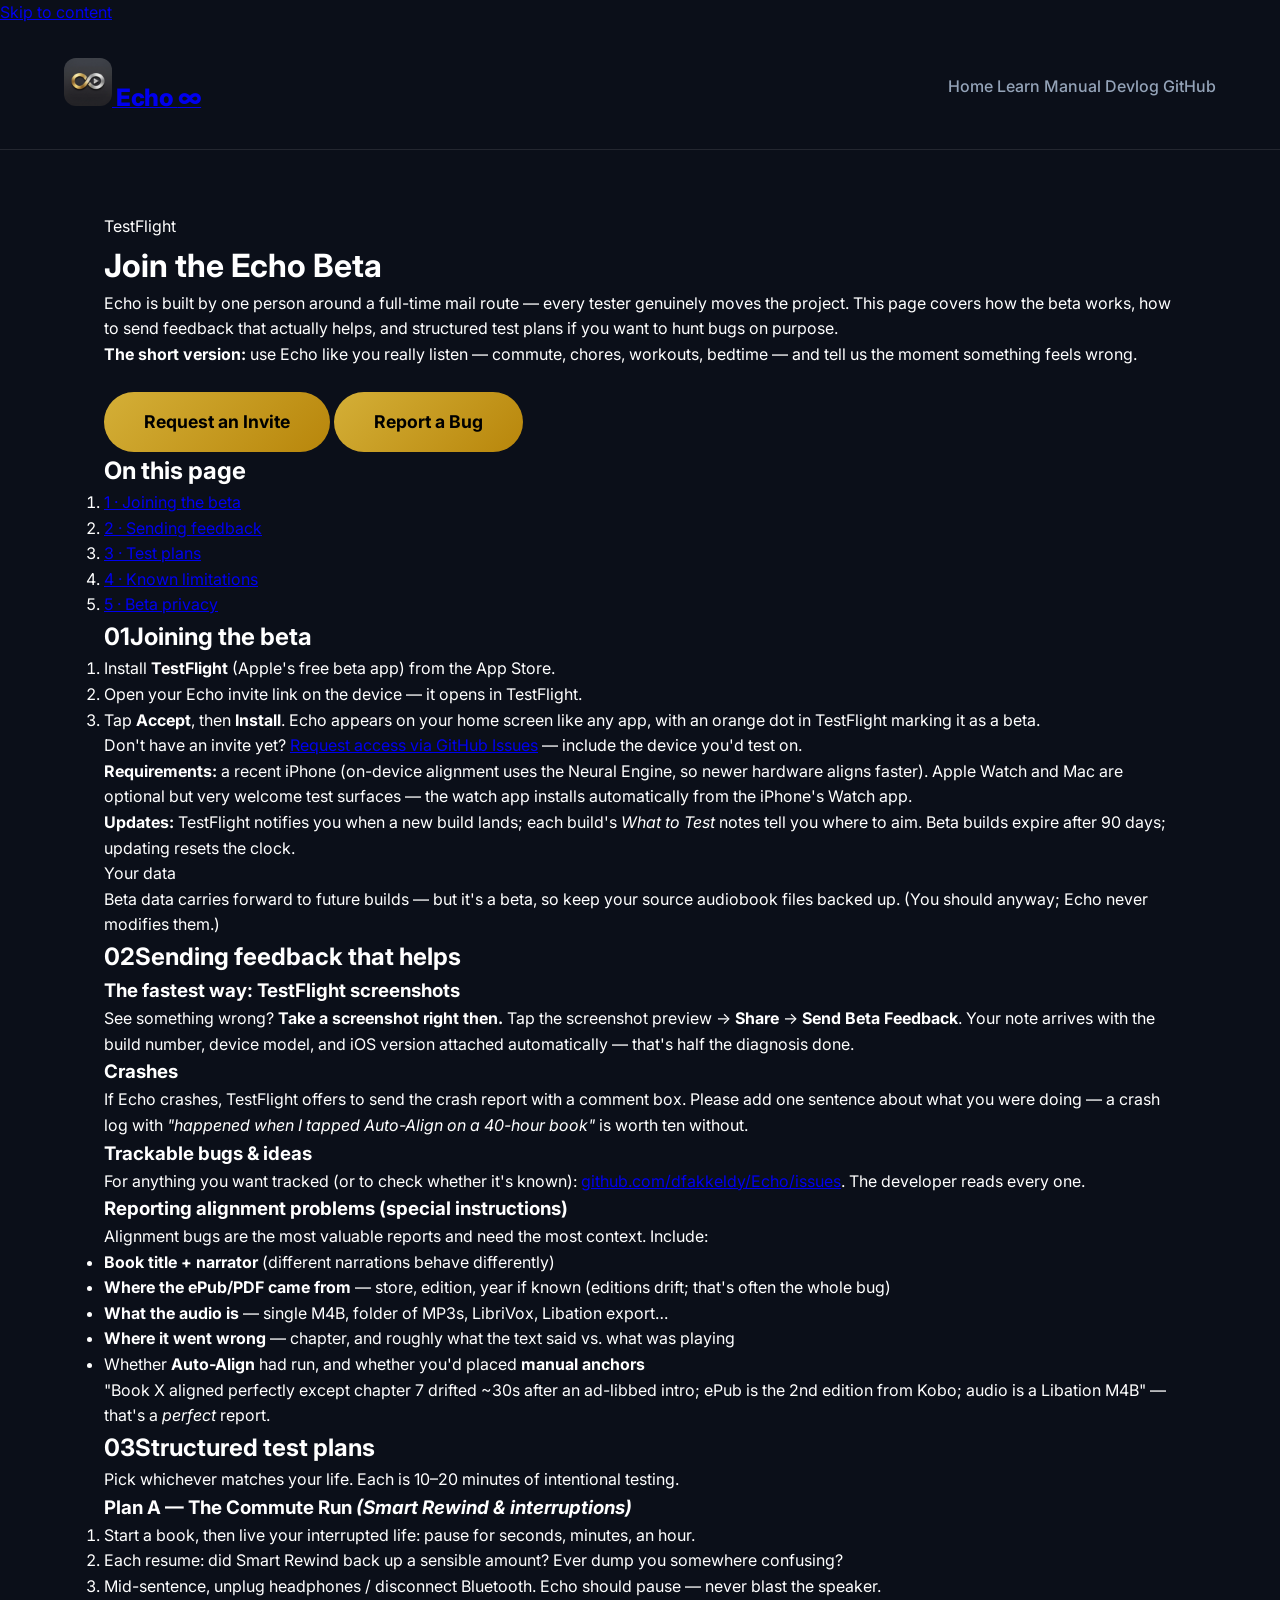
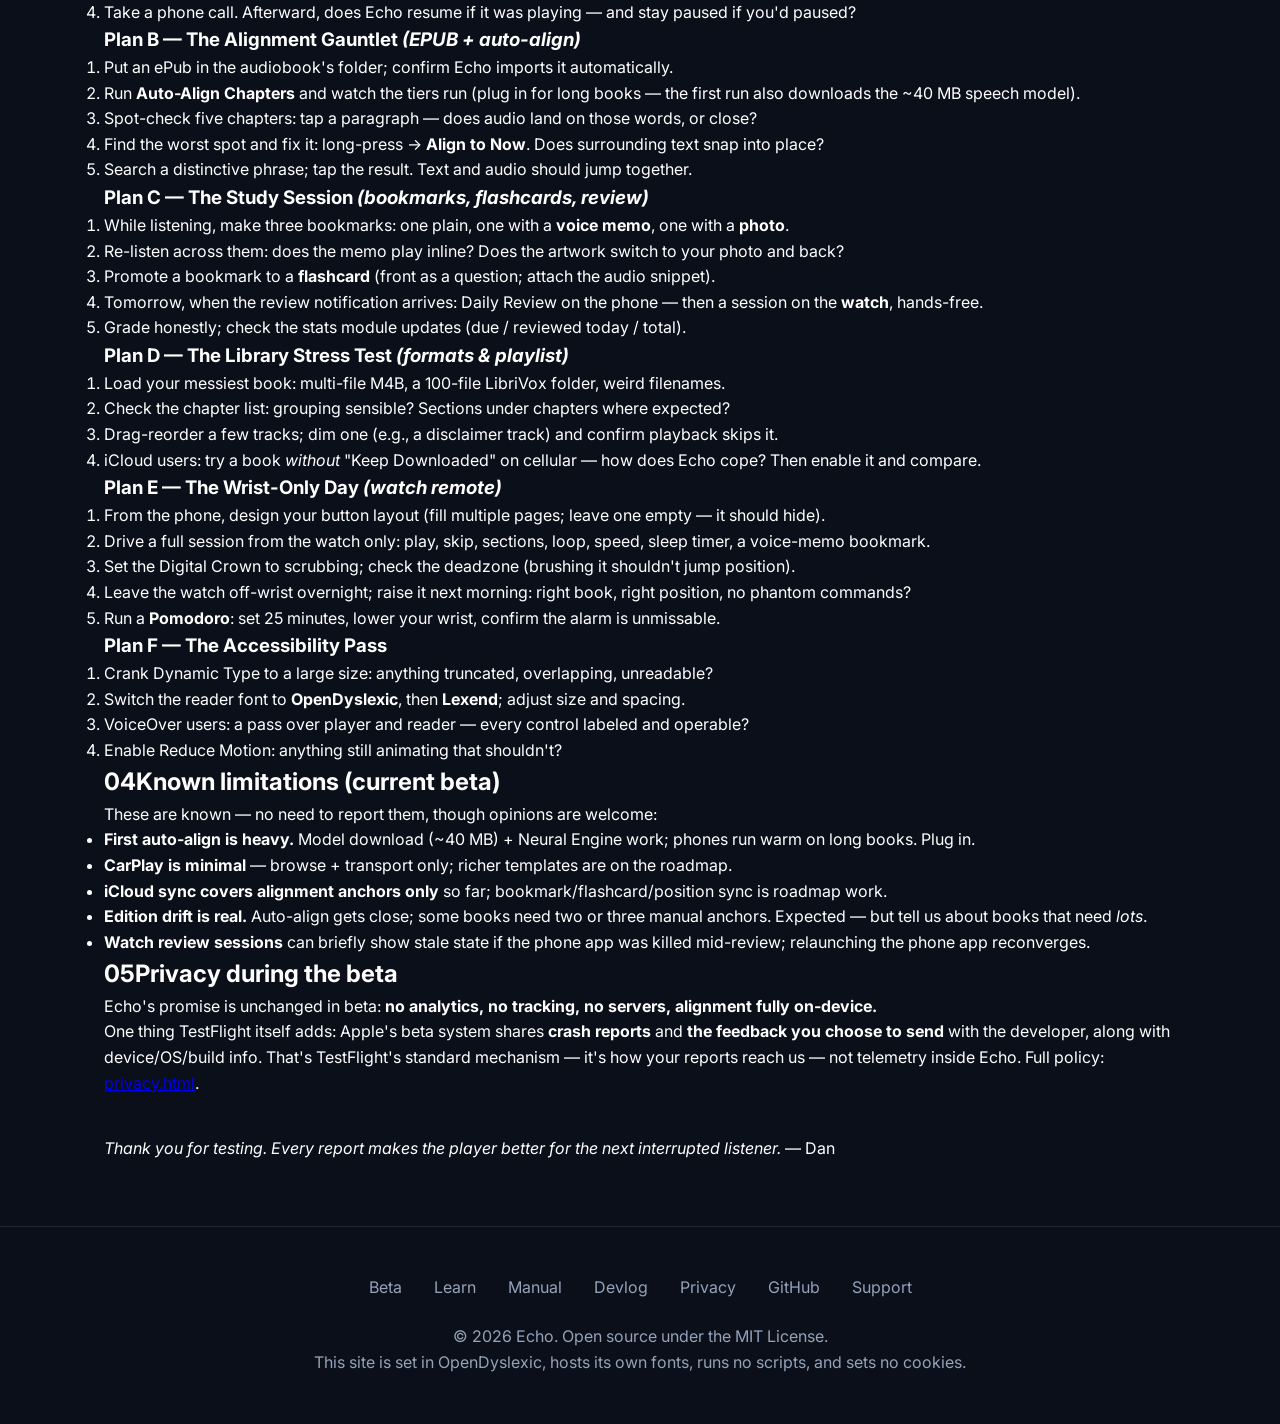
==== docs/beta.html @ 7611b3e0 "docs(testflight): add beta funnel page, tester guide, and version-controlled TestFlight copy - docs/" ====
<!DOCTYPE html>
<html lang="en">
<head>
    <meta charset="UTF-8">
    <meta name="viewport" content="width=device-width, initial-scale=1.0">
    <title>Join the Echo Beta — TestFlight Tester Guide</title>
    <meta name="description" content="How to join the Echo beta on TestFlight, send feedback that helps, and run structured test plans — plus known limitations and beta privacy notes.">
    <meta property="og:title" content="Join the Echo Beta">
    <meta property="og:description" content="Test the audiobook player that helps you remember — and help shape it. TestFlight guide, test plans, and feedback how-to.">
    <meta property="og:image" content="https://dfakkeldy.github.io/Echo/assets/icon.png">
    <meta property="og:url" content="https://dfakkeldy.github.io/Echo/beta.html">
    <meta property="og:type" content="article">
    <link rel="stylesheet" href="styles.css">
    <link rel="icon" type="image/png" href="assets/icon.png">
</head>
<body>
    <a class="skip-link" href="#main">Skip to content</a>

    <header class="site-header">
        <div class="logo-container">
            <a href="index.html">
                <img src="assets/icon.png" alt="Echo app icon — an infinity symbol in silver and gold">
                <span class="logo-text">Echo <span class="infinity">∞</span></span>
            </a>
        </div>
        <nav class="site-nav" aria-label="Main">
            <a href="index.html">Home</a>
            <a href="learn.html">Learn</a>
            <a href="manual.html">Manual</a>
            <a href="devlog.html">Devlog</a>
            <a class="nav-cta" href="https://github.com/dfakkeldy/Echo" target="_blank" rel="noopener noreferrer">GitHub</a>
        </nav>
    </header>

    <main id="main">
        <div class="page-hero">
            <p class="section-label">TestFlight</p>
            <h1>Join the Echo Beta</h1>
            <p>
                Echo is built by one person around a full-time mail route — every tester genuinely moves the project.
                This page covers how the beta works, how to send feedback that actually helps, and structured test
                plans if you want to hunt bugs on purpose.
            </p>
            <p><strong>The short version:</strong> use Echo like you really listen — commute, chores, workouts, bedtime — and tell us the moment something feels wrong.</p>
            <div class="hero-ctas" style="justify-content: flex-start; margin-top: 1.5rem;">
                <a href="https://github.com/dfakkeldy/Echo/issues" class="cta-button" target="_blank" rel="noopener noreferrer">Request an Invite</a>
                <a href="https://github.com/dfakkeldy/Echo/issues" class="cta-button secondary" target="_blank" rel="noopener noreferrer">Report a Bug</a>
            </div>
            <!-- When the public TestFlight link exists, point the primary CTA at it:
                 https://testflight.apple.com/join/XXXXXXXX -->
        </div>

        <div class="docs-layout">
            <aside class="docs-toc" aria-label="Table of contents">
                <h2>On this page</h2>
                <ol>
                    <li><a href="#join">1 · Joining the beta</a></li>
                    <li><a href="#feedback">2 · Sending feedback</a></li>
                    <li><a href="#plans">3 · Test plans</a></li>
                    <li><a href="#known">4 · Known limitations</a></li>
                    <li><a href="#privacy">5 · Beta privacy</a></li>
                </ol>
            </aside>

            <article class="prose">
                <h2 id="join"><span class="sec-num">01</span>Joining the beta</h2>
                <ol>
                    <li>Install <strong>TestFlight</strong> (Apple's free beta app) from the App Store.</li>
                    <li>Open your Echo invite link on the device — it opens in TestFlight.</li>
                    <li>Tap <strong>Accept</strong>, then <strong>Install</strong>. Echo appears on your home screen like any app, with an orange dot in TestFlight marking it as a beta.</li>
                </ol>
                <p>Don't have an invite yet? <a href="https://github.com/dfakkeldy/Echo/issues" target="_blank" rel="noopener noreferrer">Request access via GitHub Issues</a> — include the device you'd test on.</p>
                <p><strong>Requirements:</strong> a recent iPhone (on-device alignment uses the Neural Engine, so newer hardware aligns faster). Apple Watch and Mac are optional but very welcome test surfaces — the watch app installs automatically from the iPhone's Watch app.</p>
                <p><strong>Updates:</strong> TestFlight notifies you when a new build lands; each build's <em>What to Test</em> notes tell you where to aim. Beta builds expire after 90 days; updating resets the clock.</p>
                <div class="tip-note">
                    <span class="label">Your data</span>
                    <p>Beta data carries forward to future builds — but it's a beta, so keep your source audiobook files backed up. (You should anyway; Echo never modifies them.)</p>
                </div>

                <h2 id="feedback"><span class="sec-num">02</span>Sending feedback that helps</h2>
                <h3>The fastest way: TestFlight screenshots</h3>
                <p>See something wrong? <strong>Take a screenshot right then.</strong> Tap the screenshot preview → <strong>Share</strong> → <strong>Send Beta Feedback</strong>. Your note arrives with the build number, device model, and iOS version attached automatically — that's half the diagnosis done.</p>
                <h3>Crashes</h3>
                <p>If Echo crashes, TestFlight offers to send the crash report with a comment box. Please add one sentence about what you were doing — a crash log with <em>"happened when I tapped Auto-Align on a 40-hour book"</em> is worth ten without.</p>
                <h3>Trackable bugs &amp; ideas</h3>
                <p>For anything you want tracked (or to check whether it's known): <a href="https://github.com/dfakkeldy/Echo/issues" target="_blank" rel="noopener noreferrer">github.com/dfakkeldy/Echo/issues</a>. The developer reads every one.</p>
                <h3>Reporting alignment problems (special instructions)</h3>
                <p>Alignment bugs are the most valuable reports and need the most context. Include:</p>
                <ul>
                    <li><strong>Book title + narrator</strong> (different narrations behave differently)</li>
                    <li><strong>Where the ePub/PDF came from</strong> — store, edition, year if known (editions drift; that's often the whole bug)</li>
                    <li><strong>What the audio is</strong> — single M4B, folder of MP3s, LibriVox, Libation export…</li>
                    <li><strong>Where it went wrong</strong> — chapter, and roughly what the text said vs. what was playing</li>
                    <li>Whether <strong>Auto-Align</strong> had run, and whether you'd placed <strong>manual anchors</strong></li>
                </ul>
                <blockquote>"Book X aligned perfectly except chapter 7 drifted ~30s after an ad-libbed intro; ePub is the 2nd edition from Kobo; audio is a Libation M4B" — that's a <em>perfect</em> report.</blockquote>

                <h2 id="plans"><span class="sec-num">03</span>Structured test plans</h2>
                <p>Pick whichever matches your life. Each is 10–20 minutes of intentional testing.</p>

                <h3>Plan A — The Commute Run <em>(Smart Rewind &amp; interruptions)</em></h3>
                <ol>
                    <li>Start a book, then live your interrupted life: pause for seconds, minutes, an hour.</li>
                    <li>Each resume: did Smart Rewind back up a sensible amount? Ever dump you somewhere confusing?</li>
                    <li>Mid-sentence, unplug headphones / disconnect Bluetooth. Echo should pause — never blast the speaker.</li>
                    <li>Take a phone call. Afterward, does Echo resume if it was playing — and stay paused if you'd paused?</li>
                </ol>

                <h3>Plan B — The Alignment Gauntlet <em>(EPUB + auto-align)</em></h3>
                <ol>
                    <li>Put an ePub in the audiobook's folder; confirm Echo imports it automatically.</li>
                    <li>Run <strong>Auto-Align Chapters</strong> and watch the tiers run (plug in for long books — the first run also downloads the ~40&nbsp;MB speech model).</li>
                    <li>Spot-check five chapters: tap a paragraph — does audio land on those words, or close?</li>
                    <li>Find the worst spot and fix it: long-press → <strong>Align to Now</strong>. Does surrounding text snap into place?</li>
                    <li>Search a distinctive phrase; tap the result. Text and audio should jump together.</li>
                </ol>

                <h3>Plan C — The Study Session <em>(bookmarks, flashcards, review)</em></h3>
                <ol>
                    <li>While listening, make three bookmarks: one plain, one with a <strong>voice memo</strong>, one with a <strong>photo</strong>.</li>
                    <li>Re-listen across them: does the memo play inline? Does the artwork switch to your photo and back?</li>
                    <li>Promote a bookmark to a <strong>flashcard</strong> (front as a question; attach the audio snippet).</li>
                    <li>Tomorrow, when the review notification arrives: Daily Review on the phone — then a session on the <strong>watch</strong>, hands-free.</li>
                    <li>Grade honestly; check the stats module updates (due / reviewed today / total).</li>
                </ol>

                <h3>Plan D — The Library Stress Test <em>(formats &amp; playlist)</em></h3>
                <ol>
                    <li>Load your messiest book: multi-file M4B, a 100-file LibriVox folder, weird filenames.</li>
                    <li>Check the chapter list: grouping sensible? Sections under chapters where expected?</li>
                    <li>Drag-reorder a few tracks; dim one (e.g., a disclaimer track) and confirm playback skips it.</li>
                    <li>iCloud users: try a book <em>without</em> "Keep Downloaded" on cellular — how does Echo cope? Then enable it and compare.</li>
                </ol>

                <h3>Plan E — The Wrist-Only Day <em>(watch remote)</em></h3>
                <ol>
                    <li>From the phone, design your button layout (fill multiple pages; leave one empty — it should hide).</li>
                    <li>Drive a full session from the watch only: play, skip, sections, loop, speed, sleep timer, a voice-memo bookmark.</li>
                    <li>Set the Digital Crown to scrubbing; check the deadzone (brushing it shouldn't jump position).</li>
                    <li>Leave the watch off-wrist overnight; raise it next morning: right book, right position, no phantom commands?</li>
                    <li>Run a <strong>Pomodoro</strong>: set 25 minutes, lower your wrist, confirm the alarm is unmissable.</li>
                </ol>

                <h3>Plan F — The Accessibility Pass</h3>
                <ol>
                    <li>Crank Dynamic Type to a large size: anything truncated, overlapping, unreadable?</li>
                    <li>Switch the reader font to <strong>OpenDyslexic</strong>, then <strong>Lexend</strong>; adjust size and spacing.</li>
                    <li>VoiceOver users: a pass over player and reader — every control labeled and operable?</li>
                    <li>Enable Reduce Motion: anything still animating that shouldn't?</li>
                </ol>

                <h2 id="known"><span class="sec-num">04</span>Known limitations (current beta)</h2>
                <p>These are known — no need to report them, though opinions are welcome:</p>
                <ul>
                    <li><strong>First auto-align is heavy.</strong> Model download (~40&nbsp;MB) + Neural Engine work; phones run warm on long books. Plug in.</li>
                    <li><strong>CarPlay is minimal</strong> — browse + transport only; richer templates are on the roadmap.</li>
                    <li><strong>iCloud sync covers alignment anchors only</strong> so far; bookmark/flashcard/position sync is roadmap work.</li>
                    <li><strong>Edition drift is real.</strong> Auto-align gets close; some books need two or three manual anchors. Expected — but tell us about books that need <em>lots</em>.</li>
                    <li><strong>Watch review sessions</strong> can briefly show stale state if the phone app was killed mid-review; relaunching the phone app reconverges.</li>
                </ul>

                <h2 id="privacy"><span class="sec-num">05</span>Privacy during the beta</h2>
                <p>Echo's promise is unchanged in beta: <strong>no analytics, no tracking, no servers, alignment fully on-device.</strong></p>
                <p>One thing TestFlight itself adds: Apple's beta system shares <strong>crash reports</strong> and <strong>the feedback you choose to send</strong> with the developer, along with device/OS/build info. That's TestFlight's standard mechanism — it's how your reports reach us — not telemetry inside Echo. Full policy: <a href="privacy.html">privacy.html</a>.</p>

                <p style="margin-top: 2.5rem;"><em>Thank you for testing. Every report makes the player better for the next interrupted listener.</em> — Dan</p>
            </article>
        </div>
    </main>

    <footer class="site-footer">
        <div class="footer-links">
            <a href="beta.html">Beta</a>
            <a href="learn.html">Learn</a>
            <a href="manual.html">Manual</a>
            <a href="devlog.html">Devlog</a>
            <a href="privacy.html">Privacy</a>
            <a href="https://github.com/dfakkeldy/Echo" target="_blank" rel="noopener noreferrer">GitHub</a>
            <a href="https://github.com/dfakkeldy/Echo/issues" target="_blank" rel="noopener noreferrer">Support</a>
        </div>
        <p>&copy; 2026 Echo. Open source under the MIT License.</p>
        <p class="footer-fineprint">This site is set in OpenDyslexic, hosts its own fonts, runs no scripts, and sets no cookies.</p>
    </footer>
</body>
</html>
---- docs/styles.css ----
@import url('https://fonts.googleapis.com/css2?family=Inter:wght@400;500;700;800&display=swap');

:root {
  --bg-color: #0b0f19;
  --text-primary: #ffffff;
  --text-secondary: #94a3b8;
  --accent-gold: #d4af37;
  --accent-silver: #c0c0c0;
  --glass-bg: rgba(255, 255, 255, 0.05);
  --glass-border: rgba(255, 255, 255, 0.1);
}

* {
  margin: 0;
  padding: 0;
  box-sizing: border-box;
}

body {
  font-family: 'Inter', sans-serif;
  background-color: var(--bg-color);
  color: var(--text-primary);
  line-height: 1.6;
  min-height: 100vh;
  display: flex;
  flex-direction: column;
}

/* Header */
header {
  padding: 2rem 5%;
  display: flex;
  justify-content: space-between;
  align-items: center;
  border-bottom: 1px solid var(--glass-border);
}

.logo-container {
  display: flex;
  align-items: center;
  gap: 1rem;
}

.logo-container img {
  width: 48px;
  height: 48px;
  border-radius: 12px;
}

.logo-text {
  font-size: 1.5rem;
  font-weight: 800;
  letter-spacing: -0.02em;
}

nav a {
  color: var(--text-secondary);
  text-decoration: none;
  font-weight: 500;
  transition: color 0.2s;
}

nav a:hover {
  color: var(--text-primary);
}

/* Main Content */
main {
  flex: 1;
  padding: 4rem 5%;
  max-width: 1200px;
  margin: 0 auto;
}

.hero {
  text-align: center;
  margin-bottom: 5rem;
  padding: 2rem 0;
}

.hero h1 {
  font-size: 4rem;
  font-weight: 800;
  line-height: 1.1;
  margin-bottom: 1.5rem;
  background: linear-gradient(135deg, #ffffff 0%, var(--accent-silver) 100%);
  -webkit-background-clip: text;
  -webkit-text-fill-color: transparent;
  letter-spacing: -0.03em;
}

.hero p {
  font-size: 1.5rem;
  color: var(--text-secondary);
  max-width: 600px;
  margin: 0 auto 3rem auto;
}

.cta-button {
  display: inline-block;
  background: linear-gradient(135deg, var(--accent-gold) 0%, #b8860b 100%);
  color: #000;
  padding: 1rem 2.5rem;
  border-radius: 30px;
  text-decoration: none;
  font-weight: 700;
  font-size: 1.1rem;
  transition: transform 0.2s, box-shadow 0.2s;
  border: none;
  cursor: pointer;
}

.cta-button:hover {
  transform: translateY(-2px);
  box-shadow: 0 10px 20px rgba(212, 175, 55, 0.2);
}

/* Features Grid */
.features {
  display: grid;
  grid-template-columns: repeat(auto-fit, minmax(300px, 1fr));
  gap: 2rem;
  margin-bottom: 4rem;
}

.feature-card {
  background: var(--glass-bg);
  border: 1px solid var(--glass-border);
  border-radius: 20px;
  padding: 2.5rem;
  backdrop-filter: blur(10px);
  transition: transform 0.3s ease, background 0.3s ease;
}

.feature-card:hover {
  transform: translateY(-5px);
  background: rgba(255, 255, 255, 0.08);
}

.feature-icon {
  font-size: 2.5rem;
  margin-bottom: 1.5rem;
}

.feature-card h3 {
  font-size: 1.5rem;
  margin-bottom: 1rem;
  font-weight: 700;
}

.feature-card p {
  color: var(--text-secondary);
  font-size: 1.05rem;
}

/* Privacy Policy specific */
.legal-content {
  max-width: 800px;
  margin: 0 auto;
}

.legal-content h1 {
  font-size: 2.5rem;
  margin-bottom: 1rem;
}

.legal-content h2 {
  font-size: 1.5rem;
  margin-top: 2rem;
  margin-bottom: 1rem;
  color: var(--accent-gold);
}

.legal-content p, .legal-content ul {
  margin-bottom: 1.5rem;
  color: var(--text-secondary);
}

.legal-content ul {
  padding-left: 1.5rem;
}

/* Footer */
footer {
  text-align: center;
  padding: 3rem 5%;
  border-top: 1px solid var(--glass-border);
  color: var(--text-secondary);
}

.footer-links {
  display: flex;
  justify-content: center;
  gap: 2rem;
  margin-bottom: 1.5rem;
}

.footer-links a {
  color: var(--text-secondary);
  text-decoration: none;
  transition: color 0.2s;
}

.footer-links a:hover {
  color: var(--text-primary);
}

@media (max-width: 768px) {
  .hero h1 {
    font-size: 2.5rem;
  }
  .hero p {
    font-size: 1.2rem;
  }
}
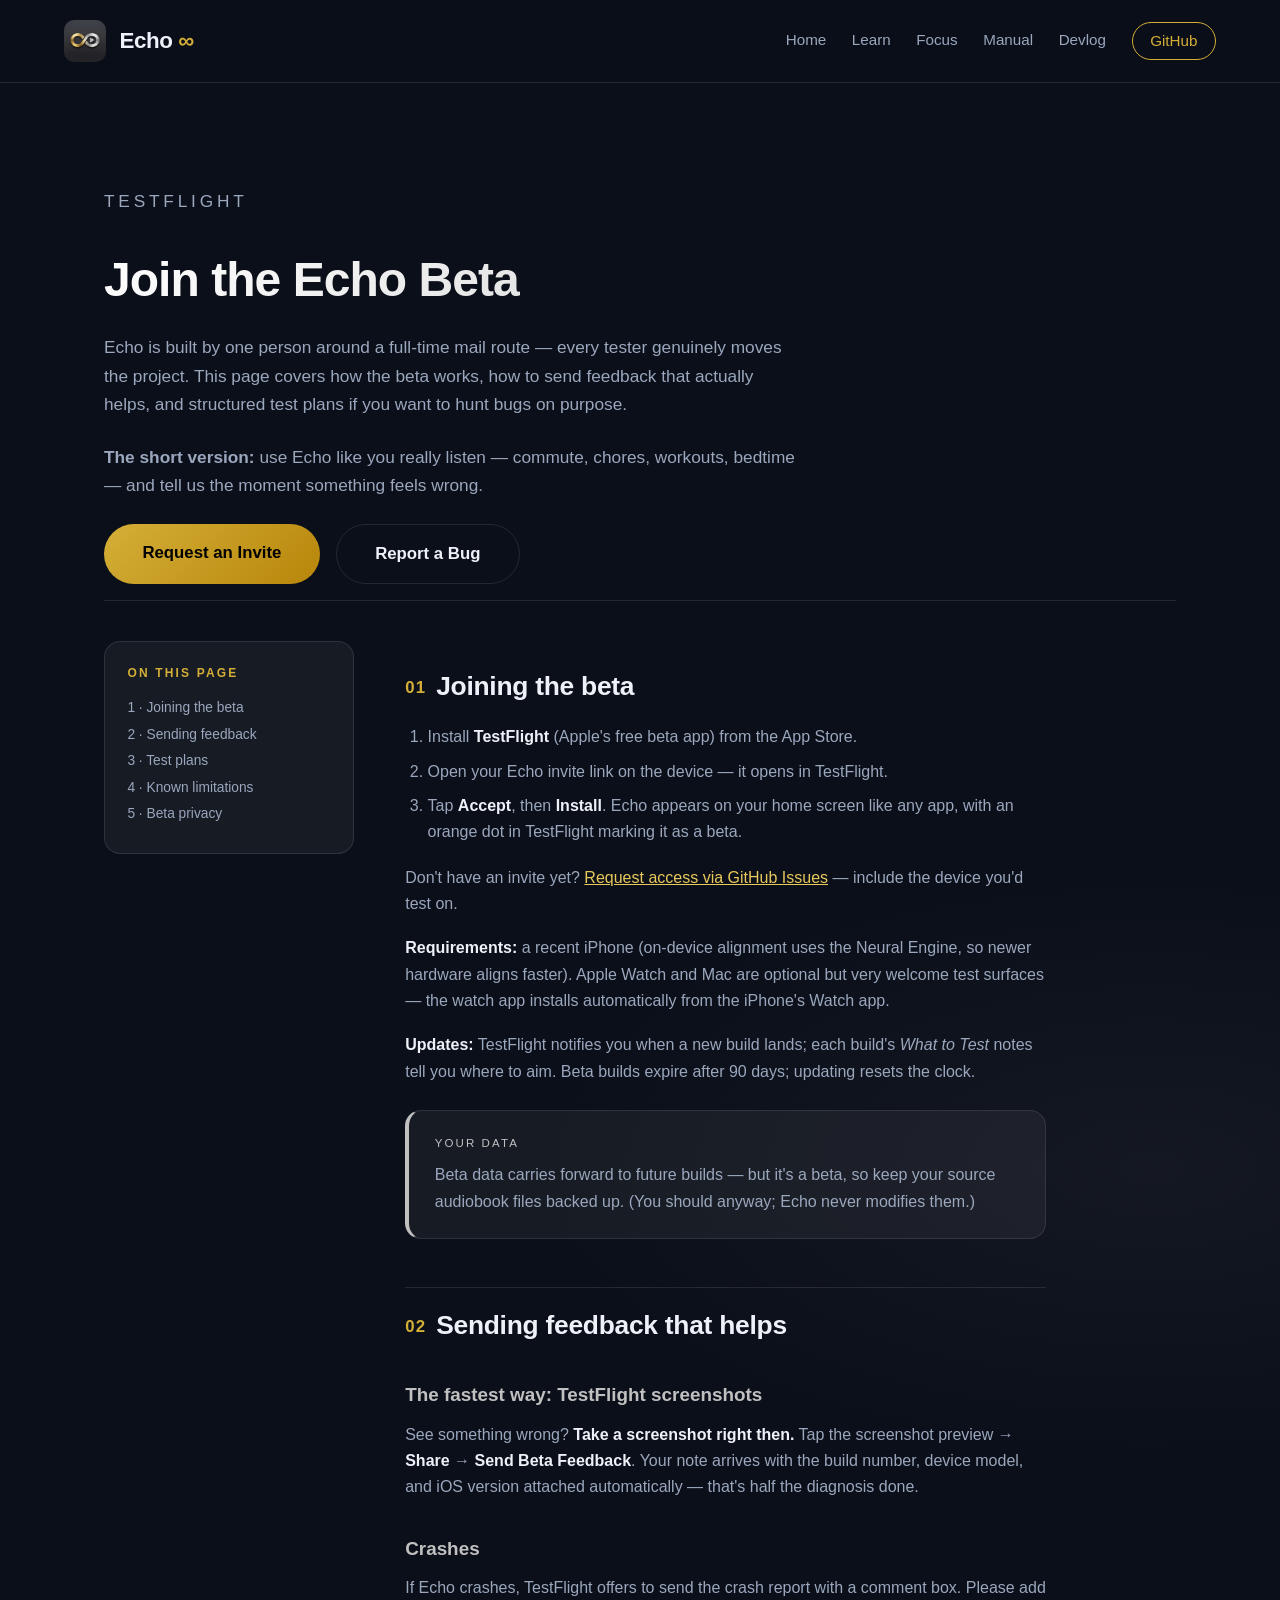
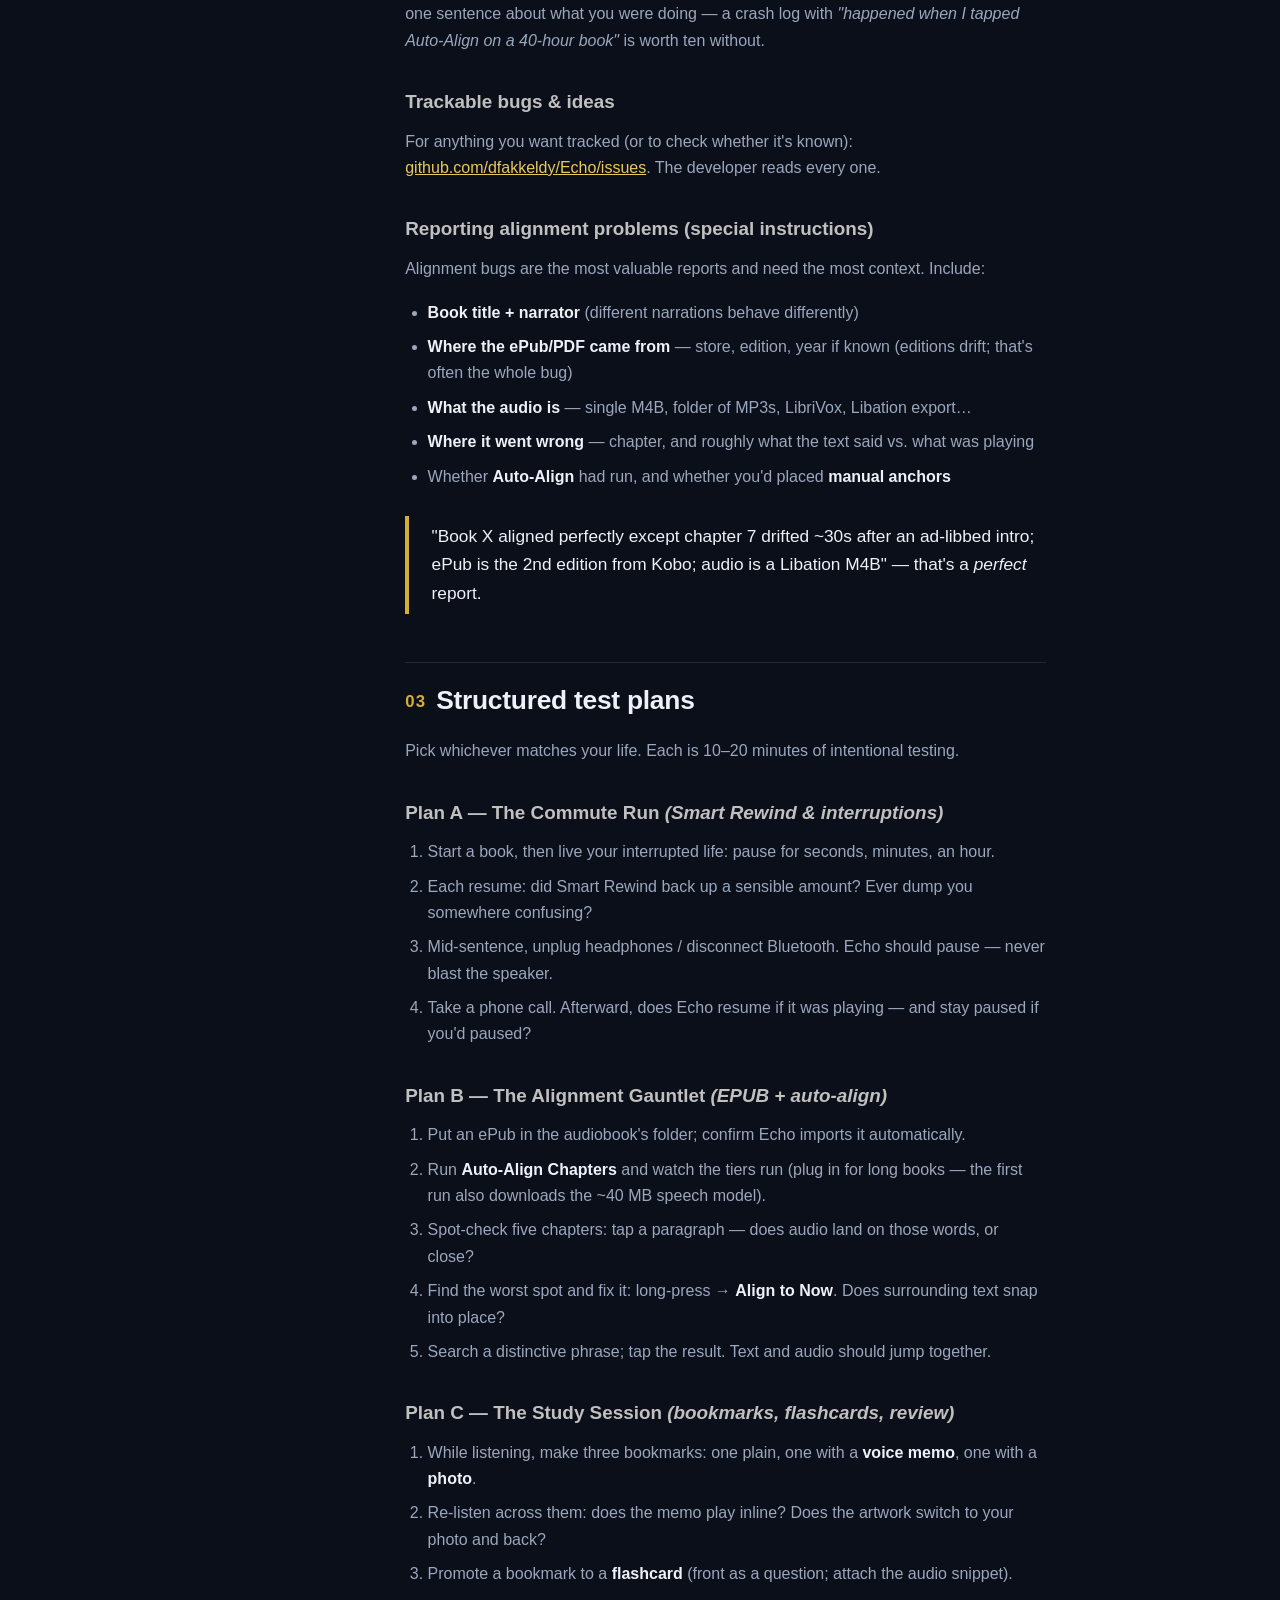
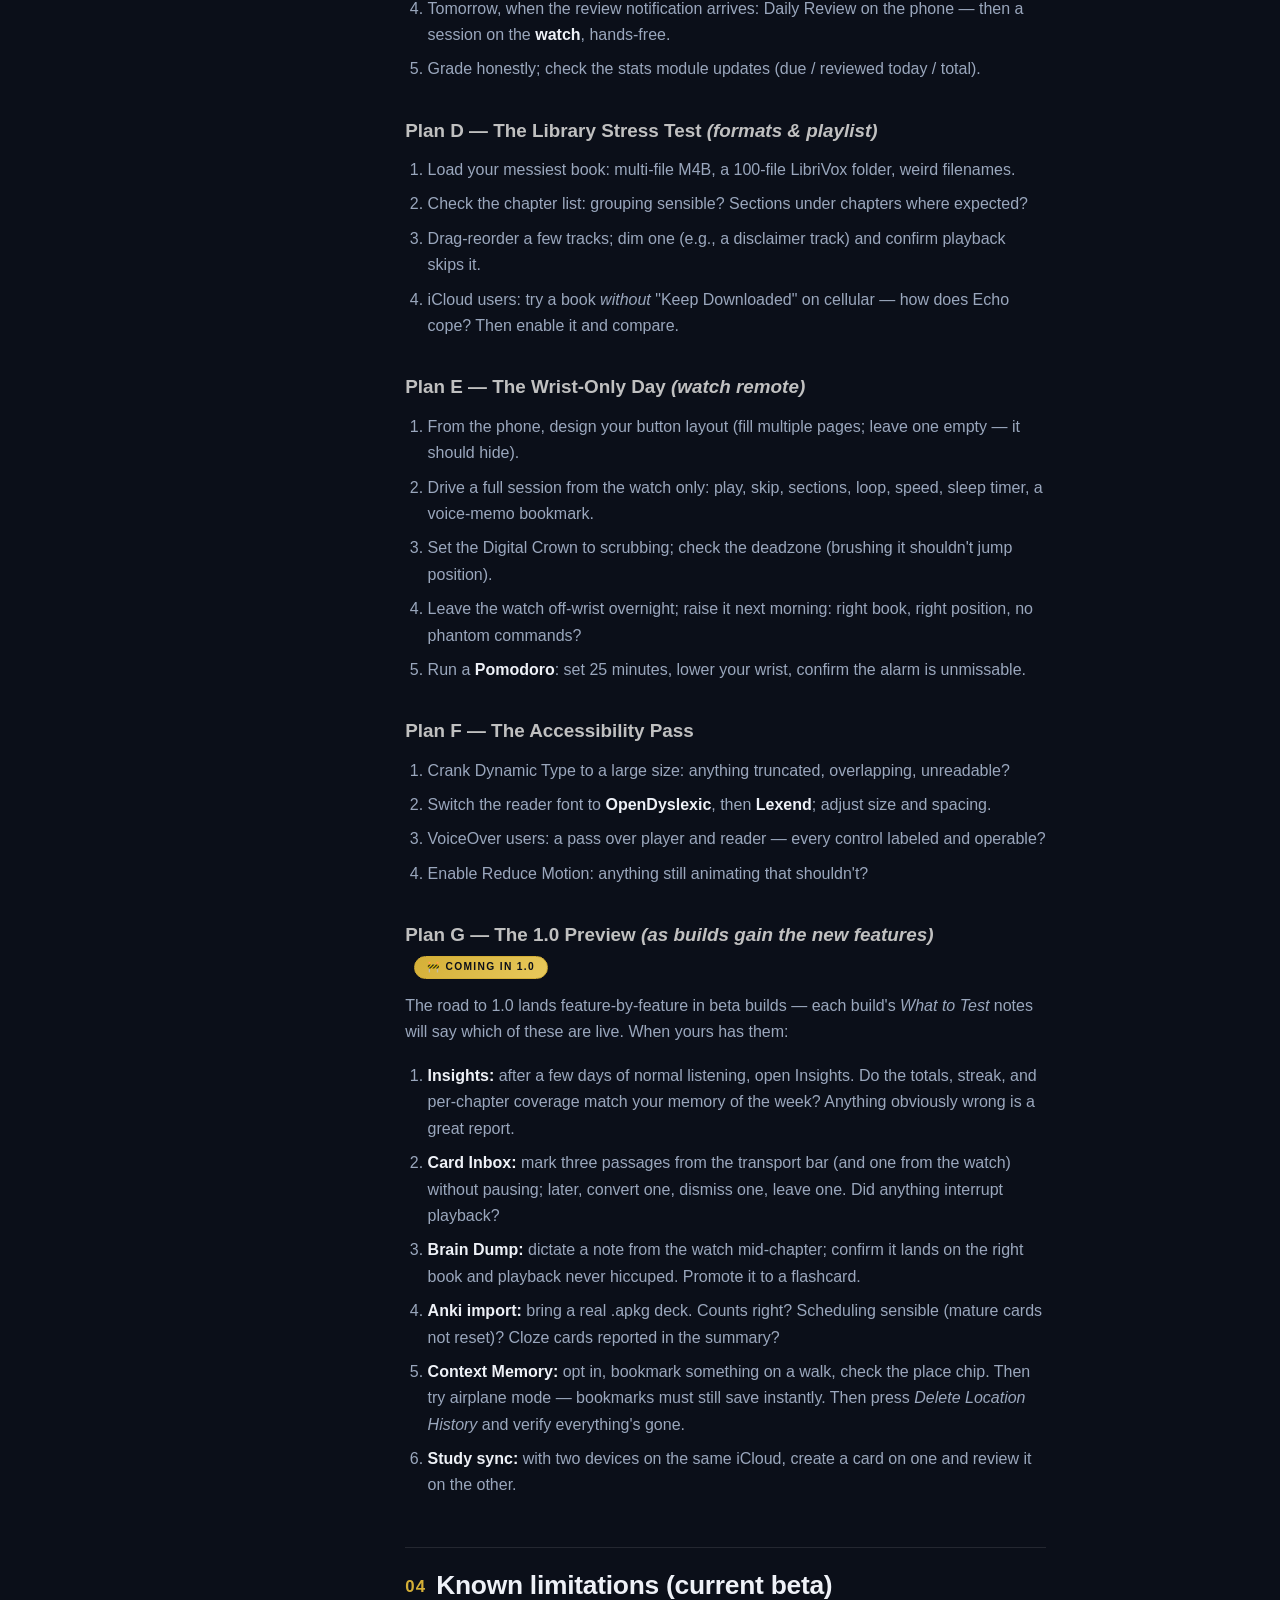
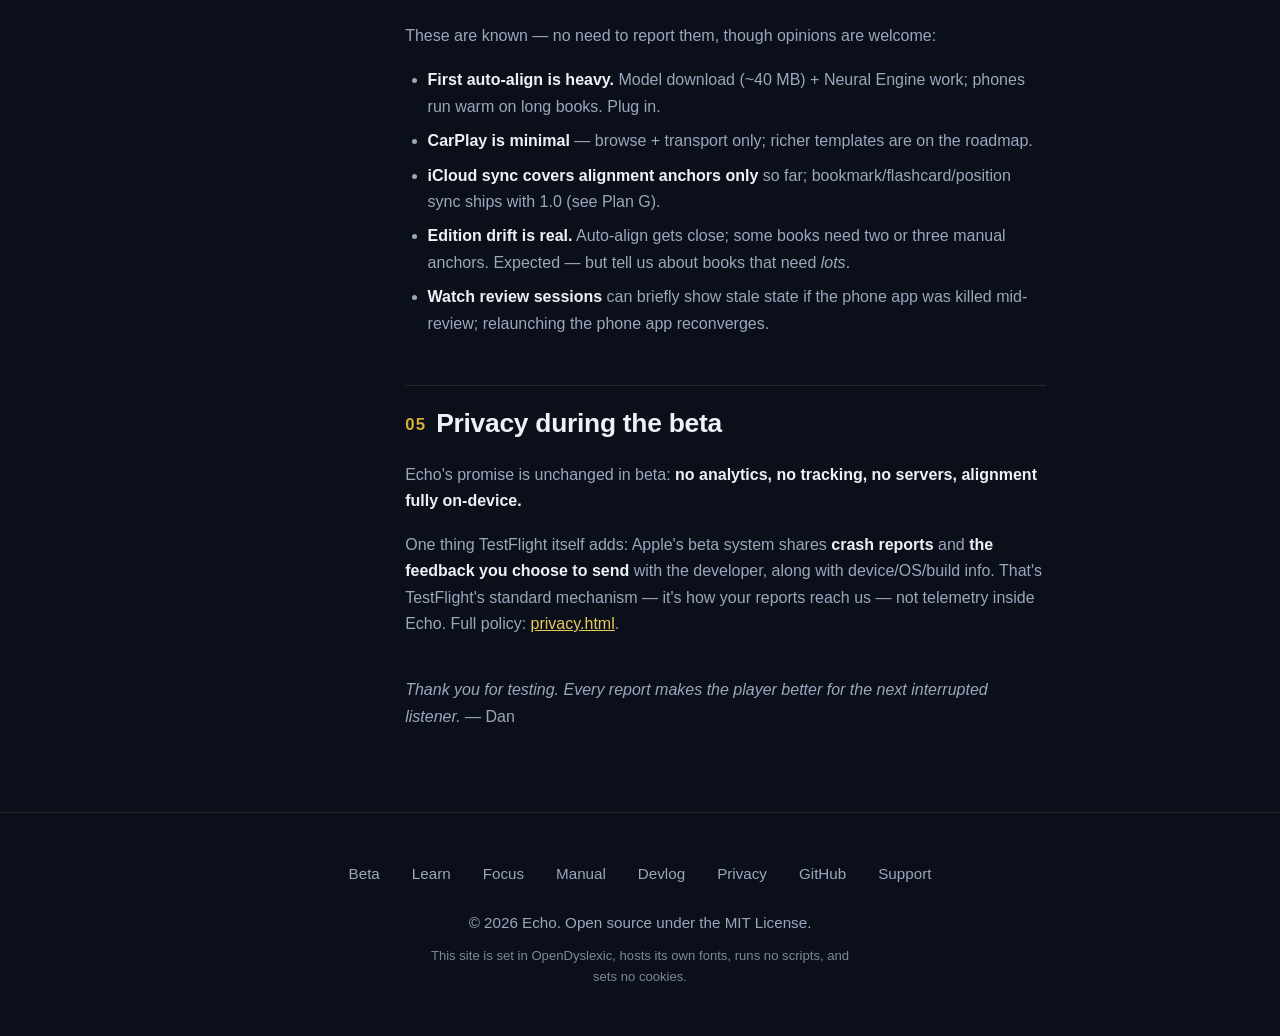
==== commit 4f3e7188: "docs(site): write v1.0 vision content with status tags across site, guides, and README - Homepage: f" ====
--- a/docs/beta.html
+++ b/docs/beta.html
@@ -26,6 +26,7 @@
         <nav class="site-nav" aria-label="Main">
             <a href="index.html">Home</a>
             <a href="learn.html">Learn</a>
+            <a href="focus.html">Focus</a>
             <a href="manual.html">Manual</a>
             <a href="devlog.html">Devlog</a>
             <a class="nav-cta" href="https://github.com/dfakkeldy/Echo" target="_blank" rel="noopener noreferrer">GitHub</a>
@@ -149,12 +150,23 @@
                     <li>Enable Reduce Motion: anything still animating that shouldn't?</li>
                 </ol>
 
+                <h3>Plan G — The 1.0 Preview <em>(as builds gain the new features)</em> <span class="tag-soon">🚧 Coming in 1.0</span></h3>
+                <p>The road to 1.0 lands feature-by-feature in beta builds — each build's <em>What to Test</em> notes will say which of these are live. When yours has them:</p>
+                <ol>
+                    <li><strong>Insights:</strong> after a few days of normal listening, open Insights. Do the totals, streak, and per-chapter coverage match your memory of the week? Anything obviously wrong is a great report.</li>
+                    <li><strong>Card Inbox:</strong> mark three passages from the transport bar (and one from the watch) without pausing; later, convert one, dismiss one, leave one. Did anything interrupt playback?</li>
+                    <li><strong>Brain Dump:</strong> dictate a note from the watch mid-chapter; confirm it lands on the right book and playback never hiccuped. Promote it to a flashcard.</li>
+                    <li><strong>Anki import:</strong> bring a real .apkg deck. Counts right? Scheduling sensible (mature cards not reset)? Cloze cards reported in the summary?</li>
+                    <li><strong>Context Memory:</strong> opt in, bookmark something on a walk, check the place chip. Then try airplane mode — bookmarks must still save instantly. Then press <em>Delete Location History</em> and verify everything's gone.</li>
+                    <li><strong>Study sync:</strong> with two devices on the same iCloud, create a card on one and review it on the other.</li>
+                </ol>
+
                 <h2 id="known"><span class="sec-num">04</span>Known limitations (current beta)</h2>
                 <p>These are known — no need to report them, though opinions are welcome:</p>
                 <ul>
                     <li><strong>First auto-align is heavy.</strong> Model download (~40&nbsp;MB) + Neural Engine work; phones run warm on long books. Plug in.</li>
                     <li><strong>CarPlay is minimal</strong> — browse + transport only; richer templates are on the roadmap.</li>
-                    <li><strong>iCloud sync covers alignment anchors only</strong> so far; bookmark/flashcard/position sync is roadmap work.</li>
+                    <li><strong>iCloud sync covers alignment anchors only</strong> so far; bookmark/flashcard/position sync ships with 1.0 (see Plan G).</li>
                     <li><strong>Edition drift is real.</strong> Auto-align gets close; some books need two or three manual anchors. Expected — but tell us about books that need <em>lots</em>.</li>
                     <li><strong>Watch review sessions</strong> can briefly show stale state if the phone app was killed mid-review; relaunching the phone app reconverges.</li>
                 </ul>
@@ -172,6 +184,7 @@
         <div class="footer-links">
             <a href="beta.html">Beta</a>
             <a href="learn.html">Learn</a>
+            <a href="focus.html">Focus</a>
             <a href="manual.html">Manual</a>
             <a href="devlog.html">Devlog</a>
             <a href="privacy.html">Privacy</a>
--- a/docs/styles.css
+++ b/docs/styles.css
@@ -1,13 +1,39 @@
-@import url('https://fonts.googleapis.com/css2?family=Inter:wght@400;500;700;800&display=swap');
+/* ===================================================================
+   Echo: Audiobook Study Player — site styles
+   Brand: deep night blue, silver + gold (AuDHD community colors),
+   OpenDyslexic everywhere (the accessibility thesis, worn proudly).
+   No external requests: fonts are self-hosted, there is no JS, no
+   analytics, no trackers. The site practices what the app preaches.
+   =================================================================== */
+
+@font-face {
+  font-family: 'OpenDyslexic';
+  src: url('assets/OpenDyslexic-Regular.woff2') format('woff2');
+  font-weight: normal;
+  font-style: normal;
+  font-display: swap;
+}
+
+@font-face {
+  font-family: 'OpenDyslexic';
+  src: url('assets/OpenDyslexic-Bold.woff2') format('woff2');
+  font-weight: bold;
+  font-style: normal;
+  font-display: swap;
+}
 
 :root {
   --bg-color: #0b0f19;
-  --text-primary: #ffffff;
-  --text-secondary: #94a3b8;
+  --bg-raised: #111726;
+  --text-primary: #eef1f7;
+  --text-secondary: #9aa7bd;
   --accent-gold: #d4af37;
+  --accent-gold-soft: rgba(212, 175, 55, 0.14);
   --accent-silver: #c0c0c0;
   --glass-bg: rgba(255, 255, 255, 0.05);
   --glass-border: rgba(255, 255, 255, 0.1);
+  --link: #e8c95c;
+  --max-prose: 72ch;
 }
 
 * {
@@ -16,95 +42,244 @@
   box-sizing: border-box;
 }
 
+html {
+  scroll-behavior: smooth;
+  scroll-padding-top: 6rem;
+}
+
 body {
-  font-family: 'Inter', sans-serif;
+  font-family: 'OpenDyslexic', sans-serif;
   background-color: var(--bg-color);
+  background-image:
+    radial-gradient(1200px 500px at 50% -10%, rgba(212, 175, 55, 0.07), transparent 70%),
+    radial-gradient(900px 420px at 90% 20%, rgba(192, 192, 192, 0.05), transparent 70%);
+  background-repeat: no-repeat;
   color: var(--text-primary);
-  line-height: 1.6;
+  line-height: 1.65;
   min-height: 100vh;
   display: flex;
   flex-direction: column;
 }
 
-/* Header */
-header {
-  padding: 2rem 5%;
+::selection {
+  background: var(--accent-gold);
+  color: #000;
+}
+
+a:focus-visible,
+button:focus-visible {
+  outline: 3px solid var(--accent-gold);
+  outline-offset: 3px;
+  border-radius: 4px;
+}
+
+.skip-link {
+  position: absolute;
+  left: -9999px;
+  top: 0;
+  background: var(--accent-gold);
+  color: #000;
+  padding: 0.6rem 1rem;
+  border-radius: 0 0 8px 0;
+  font-weight: bold;
+  z-index: 100;
+}
+
+.skip-link:focus {
+  left: 0;
+}
+
+/* ----------------------------------------------------------------- */
+/* Header                                                             */
+/* ----------------------------------------------------------------- */
+
+header.site-header {
+  padding: 1.25rem 5%;
   display: flex;
   justify-content: space-between;
   align-items: center;
+  gap: 1rem;
+  flex-wrap: wrap;
   border-bottom: 1px solid var(--glass-border);
+  position: sticky;
+  top: 0;
+  background: rgba(11, 15, 25, 0.85);
+  backdrop-filter: blur(12px);
+  -webkit-backdrop-filter: blur(12px);
+  z-index: 50;
 }
 
 .logo-container {
   display: flex;
   align-items: center;
-  gap: 1rem;
+  gap: 0.85rem;
+}
+
+.logo-container a {
+  display: flex;
+  align-items: center;
+  gap: 0.85rem;
+  text-decoration: none;
+  color: inherit;
 }
 
 .logo-container img {
-  width: 48px;
-  height: 48px;
-  border-radius: 12px;
+  width: 42px;
+  height: 42px;
+  border-radius: 10px;
 }
 
 .logo-text {
-  font-size: 1.5rem;
-  font-weight: 800;
+  font-size: 1.4rem;
+  font-weight: bold;
   letter-spacing: -0.02em;
 }
 
-nav a {
+.logo-text .infinity {
+  color: var(--accent-gold);
+}
+
+nav.site-nav {
+  display: flex;
+  align-items: center;
+  gap: 1.6rem;
+  flex-wrap: wrap;
+}
+
+nav.site-nav a {
   color: var(--text-secondary);
   text-decoration: none;
   font-weight: 500;
+  font-size: 0.95rem;
   transition: color 0.2s;
-}
-
-nav a:hover {
+  padding: 0.25rem 0;
+  border-bottom: 2px solid transparent;
+}
+
+nav.site-nav a:hover {
   color: var(--text-primary);
 }
 
-/* Main Content */
+nav.site-nav a[aria-current="page"] {
+  color: var(--accent-gold);
+  border-bottom-color: var(--accent-gold);
+}
+
+.nav-cta {
+  border: 1px solid var(--accent-gold);
+  border-radius: 999px;
+  padding: 0.35rem 1.1rem !important;
+  color: var(--accent-gold) !important;
+  border-bottom: 1px solid var(--accent-gold) !important;
+}
+
+.nav-cta:hover {
+  background: var(--accent-gold-soft);
+}
+
+/* ----------------------------------------------------------------- */
+/* Main / hero                                                        */
+/* ----------------------------------------------------------------- */
+
 main {
   flex: 1;
   padding: 4rem 5%;
   max-width: 1200px;
   margin: 0 auto;
+  width: 100%;
 }
 
 .hero {
   text-align: center;
   margin-bottom: 5rem;
-  padding: 2rem 0;
+  padding: 3rem 0 2rem;
+  position: relative;
+}
+
+.hero-kicker {
+  display: inline-block;
+  text-transform: uppercase;
+  letter-spacing: 0.22em;
+  font-size: 0.78rem;
+  color: var(--accent-gold);
+  border: 1px solid rgba(212, 175, 55, 0.35);
+  border-radius: 999px;
+  padding: 0.4rem 1.1rem;
+  margin-bottom: 2rem;
+  background: var(--accent-gold-soft);
 }
 
 .hero h1 {
-  font-size: 4rem;
-  font-weight: 800;
-  line-height: 1.1;
+  font-size: clamp(2.4rem, 6vw, 4.2rem);
+  font-weight: bold;
+  line-height: 1.12;
   margin-bottom: 1.5rem;
-  background: linear-gradient(135deg, #ffffff 0%, var(--accent-silver) 100%);
+  background: linear-gradient(135deg, #ffffff 0%, var(--accent-silver) 55%, var(--accent-gold) 130%);
   -webkit-background-clip: text;
+  background-clip: text;
   -webkit-text-fill-color: transparent;
   letter-spacing: -0.03em;
 }
 
-.hero p {
-  font-size: 1.5rem;
-  color: var(--text-secondary);
-  max-width: 600px;
-  margin: 0 auto 3rem auto;
+.hero p.tagline {
+  font-size: 1.35rem;
+  color: var(--text-secondary);
+  max-width: 46ch;
+  margin: 0 auto 2.5rem auto;
+}
+
+/* Echo ripple: concentric rings radiating from the app icon. */
+.echo-stage {
+  position: relative;
+  width: 132px;
+  height: 132px;
+  margin: 0 auto 2.2rem;
+}
+
+.echo-stage img {
+  position: absolute;
+  inset: 26px;
+  width: 80px;
+  height: 80px;
+  border-radius: 18px;
+  z-index: 2;
+  box-shadow: 0 12px 40px rgba(0, 0, 0, 0.55);
+}
+
+.echo-ring {
+  position: absolute;
+  inset: 0;
+  border: 1.5px solid var(--accent-gold);
+  border-radius: 50%;
+  opacity: 0;
+  animation: echoRipple 3.6s ease-out infinite;
+}
+
+.echo-ring:nth-child(2) { animation-delay: 1.2s; border-color: var(--accent-silver); }
+.echo-ring:nth-child(3) { animation-delay: 2.4s; }
+
+@keyframes echoRipple {
+  0%   { transform: scale(0.62); opacity: 0; }
+  18%  { opacity: 0.55; }
+  100% { transform: scale(1.55); opacity: 0; }
+}
+
+.hero-ctas {
+  display: flex;
+  gap: 1rem;
+  justify-content: center;
+  flex-wrap: wrap;
 }
 
 .cta-button {
   display: inline-block;
   background: linear-gradient(135deg, var(--accent-gold) 0%, #b8860b 100%);
   color: #000;
-  padding: 1rem 2.5rem;
+  padding: 0.95rem 2.4rem;
   border-radius: 30px;
   text-decoration: none;
-  font-weight: 700;
-  font-size: 1.1rem;
+  font-weight: bold;
+  font-size: 1.05rem;
   transition: transform 0.2s, box-shadow 0.2s;
   border: none;
   cursor: pointer;
@@ -112,48 +287,537 @@
 
 .cta-button:hover {
   transform: translateY(-2px);
-  box-shadow: 0 10px 20px rgba(212, 175, 55, 0.2);
-}
-
-/* Features Grid */
-.features {
+  box-shadow: 0 10px 24px rgba(212, 175, 55, 0.25);
+}
+
+.cta-button.secondary {
+  background: transparent;
+  color: var(--text-primary);
+  border: 1px solid var(--glass-border);
+}
+
+.cta-button.secondary:hover {
+  border-color: var(--accent-silver);
+  box-shadow: 0 10px 24px rgba(192, 192, 192, 0.12);
+}
+
+/* ----------------------------------------------------------------- */
+/* Section scaffolding                                                */
+/* ----------------------------------------------------------------- */
+
+section.band {
+  margin-bottom: 5.5rem;
+}
+
+.section-label {
+  text-transform: uppercase;
+  letter-spacing: 0.22em;
+  font-size: 0.75rem;
+  color: var(--accent-gold);
+  margin-bottom: 0.8rem;
+}
+
+.section-title {
+  font-size: clamp(1.7rem, 3.5vw, 2.4rem);
+  line-height: 1.2;
+  margin-bottom: 1rem;
+  letter-spacing: -0.02em;
+}
+
+.section-lead {
+  color: var(--text-secondary);
+  font-size: 1.08rem;
+  max-width: var(--max-prose);
+  margin-bottom: 2.2rem;
+}
+
+/* Story band */
+.story {
   display: grid;
-  grid-template-columns: repeat(auto-fit, minmax(300px, 1fr));
-  gap: 2rem;
-  margin-bottom: 4rem;
-}
-
-.feature-card {
+  grid-template-columns: 1.1fr 0.9fr;
+  gap: 3rem;
+  align-items: center;
+}
+
+.story-text p {
+  color: var(--text-secondary);
+  margin-bottom: 1.1rem;
+  font-size: 1.05rem;
+}
+
+.story-text strong {
+  color: var(--text-primary);
+}
+
+.story-quote {
+  background: var(--glass-bg);
+  border: 1px solid var(--glass-border);
+  border-left: 4px solid var(--accent-gold);
+  border-radius: 18px;
+  padding: 2.2rem;
+  font-size: 1.25rem;
+  line-height: 1.55;
+}
+
+.story-quote footer {
+  border: none;
+  padding: 1.2rem 0 0;
+  font-size: 0.9rem;
+  color: var(--text-secondary);
+  text-align: left;
+}
+
+/* Numbered feature grid */
+.features,
+.num-grid {
+  display: grid;
+  grid-template-columns: repeat(auto-fit, minmax(290px, 1fr));
+  gap: 1.6rem;
+}
+
+.feature-card,
+.num-card {
   background: var(--glass-bg);
   border: 1px solid var(--glass-border);
   border-radius: 20px;
-  padding: 2.5rem;
+  padding: 2rem;
   backdrop-filter: blur(10px);
-  transition: transform 0.3s ease, background 0.3s ease;
-}
-
-.feature-card:hover {
+  transition: transform 0.3s ease, background 0.3s ease, border-color 0.3s ease;
+}
+
+.feature-card:hover,
+.num-card:hover {
   transform: translateY(-5px);
   background: rgba(255, 255, 255, 0.08);
+  border-color: rgba(212, 175, 55, 0.35);
 }
 
 .feature-icon {
-  font-size: 2.5rem;
+  font-size: 2.2rem;
+  margin-bottom: 1.2rem;
+}
+
+.num-card .num {
+  font-size: 0.85rem;
+  color: var(--accent-gold);
+  letter-spacing: 0.18em;
+  display: block;
+  margin-bottom: 0.9rem;
+}
+
+.feature-card h3,
+.num-card h3 {
+  font-size: 1.25rem;
+  margin-bottom: 0.8rem;
+  font-weight: bold;
+}
+
+.feature-card p,
+.num-card p {
+  color: var(--text-secondary);
+  font-size: 0.98rem;
+}
+
+.num-card a,
+.feature-card a {
+  color: var(--link);
+}
+
+/* Science strip */
+.science-strip {
+  display: grid;
+  grid-template-columns: repeat(auto-fit, minmax(260px, 1fr));
+  gap: 1.6rem;
+}
+
+.science-card {
+  border: 1px solid rgba(212, 175, 55, 0.3);
+  background: linear-gradient(180deg, rgba(212, 175, 55, 0.07), rgba(212, 175, 55, 0.02));
+  border-radius: 20px;
+  padding: 2rem;
+}
+
+.science-card .phenomenon {
+  text-transform: uppercase;
+  letter-spacing: 0.16em;
+  font-size: 0.72rem;
+  color: var(--accent-gold);
+  margin-bottom: 0.8rem;
+}
+
+.science-card h3 {
+  font-size: 1.2rem;
+  margin-bottom: 0.7rem;
+}
+
+.science-card p {
+  color: var(--text-secondary);
+  font-size: 0.97rem;
+}
+
+/* Platforms + trust */
+.platform-row {
+  display: flex;
+  flex-wrap: wrap;
+  gap: 0.9rem;
+}
+
+.platform-chip {
+  border: 1px solid var(--glass-border);
+  background: var(--glass-bg);
+  border-radius: 999px;
+  padding: 0.55rem 1.3rem;
+  color: var(--text-primary);
+  font-size: 0.95rem;
+}
+
+.trust-strip {
+  border: 1px solid var(--glass-border);
+  border-radius: 22px;
+  background: var(--bg-raised);
+  padding: 2.4rem;
+  display: grid;
+  grid-template-columns: repeat(auto-fit, minmax(230px, 1fr));
+  gap: 1.8rem;
+}
+
+.trust-strip h3 {
+  font-size: 1.05rem;
+  margin-bottom: 0.5rem;
+  color: var(--accent-silver);
+}
+
+.trust-strip p {
+  color: var(--text-secondary);
+  font-size: 0.95rem;
+}
+
+.cta-final {
+  text-align: center;
+  padding: 3.5rem 2rem;
+  border: 1px solid rgba(212, 175, 55, 0.3);
+  border-radius: 24px;
+  background:
+    radial-gradient(600px 200px at 50% 0%, rgba(212, 175, 55, 0.12), transparent 75%),
+    var(--glass-bg);
+}
+
+.cta-final h2 {
+  font-size: clamp(1.6rem, 3vw, 2.2rem);
+  margin-bottom: 1rem;
+}
+
+.cta-final p {
+  color: var(--text-secondary);
+  margin-bottom: 2rem;
+}
+
+/* ----------------------------------------------------------------- */
+/* Long-form documentation pages                                      */
+/* ----------------------------------------------------------------- */
+
+.page-hero {
+  padding: 2.5rem 0 1rem;
+  margin-bottom: 2.5rem;
+  border-bottom: 1px solid var(--glass-border);
+}
+
+.page-hero h1 {
+  font-size: clamp(2rem, 4.5vw, 3rem);
+  letter-spacing: -0.02em;
+  margin-bottom: 0.9rem;
+  background: linear-gradient(135deg, #ffffff 0%, var(--accent-silver) 100%);
+  -webkit-background-clip: text;
+  background-clip: text;
+  -webkit-text-fill-color: transparent;
+}
+
+.page-hero p {
+  color: var(--text-secondary);
+  max-width: var(--max-prose);
+  font-size: 1.08rem;
   margin-bottom: 1.5rem;
 }
 
-.feature-card h3 {
-  font-size: 1.5rem;
-  margin-bottom: 1rem;
-  font-weight: 700;
-}
-
-.feature-card p {
-  color: var(--text-secondary);
+.docs-layout {
+  display: grid;
+  grid-template-columns: 250px minmax(0, 1fr);
+  gap: 3.2rem;
+  align-items: start;
+}
+
+.docs-toc {
+  position: sticky;
+  top: 6rem;
+  border: 1px solid var(--glass-border);
+  border-radius: 16px;
+  background: var(--glass-bg);
+  padding: 1.4rem;
+  max-height: calc(100vh - 8rem);
+  overflow-y: auto;
+}
+
+.docs-toc h2 {
+  font-size: 0.75rem;
+  text-transform: uppercase;
+  letter-spacing: 0.18em;
+  color: var(--accent-gold);
+  margin-bottom: 0.9rem;
+}
+
+.docs-toc ol {
+  list-style: none;
+  counter-reset: toc;
+}
+
+.docs-toc li {
+  margin-bottom: 0.45rem;
+}
+
+.docs-toc a {
+  color: var(--text-secondary);
+  text-decoration: none;
+  font-size: 0.86rem;
+  line-height: 1.4;
+  display: block;
+  transition: color 0.15s;
+}
+
+.docs-toc a:hover {
+  color: var(--accent-gold);
+}
+
+.prose {
+  max-width: var(--max-prose);
+}
+
+.prose h2 {
+  font-size: 1.65rem;
+  margin: 3rem 0 1rem;
+  padding-top: 1rem;
+  letter-spacing: -0.01em;
+  border-top: 1px solid var(--glass-border);
+}
+
+.prose h2:first-of-type {
+  border-top: none;
+  margin-top: 0.5rem;
+}
+
+.prose h2 .sec-num {
+  color: var(--accent-gold);
+  margin-right: 0.6rem;
   font-size: 1.05rem;
-}
-
-/* Privacy Policy specific */
+  vertical-align: 0.12em;
+  letter-spacing: 0.08em;
+}
+
+.prose h3 {
+  font-size: 1.18rem;
+  margin: 2rem 0 0.7rem;
+  color: var(--accent-silver);
+}
+
+.prose p {
+  color: var(--text-secondary);
+  margin-bottom: 1.1rem;
+}
+
+.prose strong {
+  color: var(--text-primary);
+}
+
+.prose ul,
+.prose ol {
+  color: var(--text-secondary);
+  margin: 0 0 1.2rem 1.4rem;
+}
+
+.prose li {
+  margin-bottom: 0.5rem;
+}
+
+.prose a {
+  color: var(--link);
+}
+
+.prose table {
+  width: 100%;
+  border-collapse: collapse;
+  margin: 1.4rem 0 1.8rem;
+  font-size: 0.93rem;
+}
+
+.prose th {
+  text-align: left;
+  color: var(--accent-gold);
+  font-size: 0.78rem;
+  text-transform: uppercase;
+  letter-spacing: 0.12em;
+  padding: 0.6rem 0.8rem;
+  border-bottom: 1px solid rgba(212, 175, 55, 0.4);
+}
+
+.prose td {
+  padding: 0.65rem 0.8rem;
+  border-bottom: 1px solid var(--glass-border);
+  color: var(--text-secondary);
+  vertical-align: top;
+}
+
+.prose td:first-child {
+  color: var(--text-primary);
+}
+
+/* Callouts */
+.science-note,
+.tip-note,
+.safety-note {
+  border-radius: 16px;
+  padding: 1.4rem 1.6rem;
+  margin: 1.6rem 0;
+  border: 1px solid var(--glass-border);
+  background: var(--glass-bg);
+}
+
+.science-note {
+  border-left: 4px solid var(--accent-gold);
+  background: linear-gradient(180deg, rgba(212, 175, 55, 0.08), rgba(212, 175, 55, 0.02));
+}
+
+.tip-note {
+  border-left: 4px solid var(--accent-silver);
+}
+
+.safety-note {
+  border-left: 4px solid #e07856;
+}
+
+.science-note .label,
+.tip-note .label,
+.safety-note .label {
+  display: block;
+  text-transform: uppercase;
+  letter-spacing: 0.18em;
+  font-size: 0.72rem;
+  margin-bottom: 0.6rem;
+}
+
+.science-note .label { color: var(--accent-gold); }
+.tip-note .label { color: var(--accent-silver); }
+.safety-note .label { color: #e07856; }
+
+.science-note p,
+.tip-note p,
+.safety-note p {
+  margin-bottom: 0.6rem;
+}
+
+.science-note p:last-child,
+.tip-note p:last-child,
+.safety-note p:last-child {
+  margin-bottom: 0;
+}
+
+.prose blockquote {
+  border-left: 4px solid var(--accent-gold);
+  padding: 0.4rem 0 0.4rem 1.4rem;
+  margin: 1.6rem 0;
+  color: var(--text-primary);
+  font-size: 1.08rem;
+}
+
+.prose code {
+  background: rgba(255, 255, 255, 0.08);
+  border-radius: 6px;
+  padding: 0.1rem 0.45rem;
+  font-size: 0.92em;
+}
+
+.sources {
+  font-size: 0.88rem;
+  border-top: 1px dashed var(--glass-border);
+  padding-top: 1.4rem;
+  margin-top: 2.5rem;
+}
+
+.sources li {
+  margin-bottom: 0.4rem;
+  color: var(--text-secondary);
+}
+
+/* ----------------------------------------------------------------- */
+/* Devlog timeline                                                    */
+/* ----------------------------------------------------------------- */
+
+.devlog-timeline {
+  position: relative;
+  margin: 2rem 0;
+  padding-left: 2.2rem;
+  max-width: var(--max-prose);
+}
+
+.devlog-timeline::before {
+  content: "";
+  position: absolute;
+  left: 0.55rem;
+  top: 0.4rem;
+  bottom: 0.4rem;
+  width: 2px;
+  background: linear-gradient(180deg, var(--accent-gold), var(--accent-silver) 60%, transparent);
+}
+
+.week-entry {
+  position: relative;
+  margin-bottom: 3rem;
+}
+
+.week-entry::before {
+  content: "";
+  position: absolute;
+  left: -2.2rem;
+  top: 0.45rem;
+  width: 1.3rem;
+  height: 1.3rem;
+  border-radius: 50%;
+  background: var(--bg-color);
+  border: 3px solid var(--accent-gold);
+  box-shadow: 0 0 0 4px rgba(212, 175, 55, 0.15);
+}
+
+.week-entry:nth-child(even)::before {
+  border-color: var(--accent-silver);
+  box-shadow: 0 0 0 4px rgba(192, 192, 192, 0.12);
+}
+
+.week-meta {
+  font-size: 0.78rem;
+  text-transform: uppercase;
+  letter-spacing: 0.18em;
+  color: var(--accent-gold);
+  margin-bottom: 0.4rem;
+}
+
+.week-entry h2 {
+  font-size: 1.45rem;
+  margin-bottom: 0.8rem;
+  border: none;
+  padding: 0;
+}
+
+.week-entry p {
+  color: var(--text-secondary);
+  margin-bottom: 0.9rem;
+}
+
+.week-entry strong {
+  color: var(--text-primary);
+}
+
+/* ----------------------------------------------------------------- */
+/* Privacy / legal                                                    */
+/* ----------------------------------------------------------------- */
+
 .legal-content {
   max-width: 800px;
   margin: 0 auto;
@@ -171,7 +835,8 @@
   color: var(--accent-gold);
 }
 
-.legal-content p, .legal-content ul {
+.legal-content p,
+.legal-content ul {
   margin-bottom: 1.5rem;
   color: var(--text-secondary);
 }
@@ -180,18 +845,23 @@
   padding-left: 1.5rem;
 }
 
-/* Footer */
-footer {
+/* ----------------------------------------------------------------- */
+/* Footer                                                             */
+/* ----------------------------------------------------------------- */
+
+footer.site-footer {
   text-align: center;
   padding: 3rem 5%;
   border-top: 1px solid var(--glass-border);
   color: var(--text-secondary);
+  font-size: 0.95rem;
 }
 
 .footer-links {
   display: flex;
   justify-content: center;
   gap: 2rem;
+  flex-wrap: wrap;
   margin-bottom: 1.5rem;
 }
 
@@ -205,11 +875,239 @@
   color: var(--text-primary);
 }
 
+.footer-fineprint {
+  font-size: 0.82rem;
+  opacity: 0.8;
+  max-width: 60ch;
+  margin: 0.6rem auto 0;
+}
+
+/* ----------------------------------------------------------------- */
+/* Motion & responsive                                                */
+/* ----------------------------------------------------------------- */
+
+.fade-up {
+  animation: fadeUp 0.7s ease-out both;
+}
+
+.fade-up.d1 { animation-delay: 0.12s; }
+.fade-up.d2 { animation-delay: 0.24s; }
+.fade-up.d3 { animation-delay: 0.36s; }
+
+@keyframes fadeUp {
+  from { opacity: 0; transform: translateY(14px); }
+  to   { opacity: 1; transform: none; }
+}
+
+@media (prefers-reduced-motion: reduce) {
+  html { scroll-behavior: auto; }
+  .echo-ring { animation: none; opacity: 0.25; transform: scale(1.1); }
+  .echo-ring:nth-child(2) { transform: scale(1.3); opacity: 0.15; }
+  .echo-ring:nth-child(3) { display: none; }
+  .fade-up { animation: none; }
+  .feature-card, .num-card, .cta-button { transition: none; }
+}
+
+@media (max-width: 980px) {
+  .docs-layout {
+    grid-template-columns: minmax(0, 1fr);
+  }
+  .docs-toc {
+    position: static;
+    max-height: none;
+  }
+  .story {
+    grid-template-columns: 1fr;
+  }
+  /* Wide tables scroll within themselves instead of stretching the page. */
+  .prose table {
+    display: block;
+    overflow-x: auto;
+  }
+}
+
 @media (max-width: 768px) {
-  .hero h1 {
-    font-size: 2.5rem;
-  }
-  .hero p {
-    font-size: 1.2rem;
-  }
-}
+  main { padding: 2.5rem 6%; }
+  .hero { padding-top: 1.5rem; }
+  .hero p.tagline { font-size: 1.15rem; }
+  nav.site-nav { gap: 1rem; font-size: 0.9rem; }
+  .trust-strip { padding: 1.6rem; }
+}
+
+/* ----------------------------------------------------------------- */
+/* Feature status tags                                                */
+/* "Coming in 1.0" = in active development; "Roadmap" = planned       */
+/* after 1.0. Site copy describes the full vision in present tense;   */
+/* these tags keep it honest (see MARKETING.md honesty ledger).       */
+/* ----------------------------------------------------------------- */
+
+.tag-soon,
+.tag-future {
+  display: inline-block;
+  vertical-align: middle;
+  font-size: 0.64rem;
+  font-weight: bold;
+  text-transform: uppercase;
+  letter-spacing: 0.13em;
+  line-height: 1;
+  border-radius: 999px;
+  padding: 0.32rem 0.75rem;
+  margin-left: 0.55rem;
+  white-space: nowrap;
+}
+
+.tag-soon {
+  color: #0b0f19;
+  background: linear-gradient(135deg, var(--accent-gold), #e8c95c);
+  border: 1px solid var(--accent-gold);
+}
+
+.tag-future {
+  color: var(--accent-silver);
+  background: rgba(192, 192, 192, 0.08);
+  border: 1px solid rgba(192, 192, 192, 0.45);
+}
+
+.num-card .tag-soon,
+.num-card .tag-future,
+.science-card .tag-soon,
+.science-card .tag-future {
+  font-size: 0.58rem;
+  padding: 0.28rem 0.6rem;
+}
+
+.tag-legend {
+  font-size: 0.88rem;
+  color: var(--text-secondary);
+  border: 1px dashed var(--glass-border);
+  border-radius: 12px;
+  padding: 0.75rem 1.1rem;
+  margin: 1.2rem 0 0;
+  max-width: var(--max-prose);
+}
+
+/* ----------------------------------------------------------------- */
+/* Screenshot placeholders (swapped for real captures before launch)  */
+/* ----------------------------------------------------------------- */
+
+.shot-placeholder {
+  border: 2px dashed rgba(212, 175, 55, 0.35);
+  border-radius: 18px;
+  background: var(--glass-bg);
+  padding: 2.6rem 1.5rem;
+  text-align: center;
+  margin: 1.8rem 0;
+}
+
+.shot-placeholder .shot-icon {
+  font-size: 2rem;
+  display: block;
+  margin-bottom: 0.6rem;
+  opacity: 0.85;
+}
+
+.shot-placeholder figcaption {
+  color: var(--text-secondary);
+  font-size: 0.9rem;
+  max-width: 44ch;
+  margin: 0 auto;
+}
+
+.shot-row {
+  display: grid;
+  grid-template-columns: repeat(auto-fit, minmax(240px, 1fr));
+  gap: 1.4rem;
+  margin: 1.8rem 0;
+}
+
+.shot-row .shot-placeholder {
+  margin: 0;
+}
+
+/* ----------------------------------------------------------------- */
+/* FAQ accordions — native <details>, no JavaScript                   */
+/* ----------------------------------------------------------------- */
+
+.faq-item {
+  border: 1px solid var(--glass-border);
+  border-radius: 14px;
+  background: var(--glass-bg);
+  margin-bottom: 0.9rem;
+}
+
+.faq-item summary {
+  cursor: pointer;
+  padding: 1rem 2.8rem 1rem 1.3rem;
+  font-weight: bold;
+  color: var(--text-primary);
+  list-style: none;
+  position: relative;
+}
+
+.faq-item summary::-webkit-details-marker {
+  display: none;
+}
+
+.faq-item summary::after {
+  content: "+";
+  position: absolute;
+  right: 1.2rem;
+  top: 50%;
+  transform: translateY(-50%);
+  color: var(--accent-gold);
+  font-size: 1.25rem;
+}
+
+.faq-item[open] summary::after {
+  content: "–";
+}
+
+.faq-item .faq-body {
+  padding: 0 1.3rem 1.15rem;
+  color: var(--text-secondary);
+}
+
+.faq-item .faq-body p {
+  margin-bottom: 0.7rem;
+}
+
+.faq-item .faq-body p:last-child {
+  margin-bottom: 0;
+}
+
+/* ----------------------------------------------------------------- */
+/* "How Echo helps" callout (Focus field guide)                       */
+/* ----------------------------------------------------------------- */
+
+.echo-note {
+  border-radius: 16px;
+  padding: 1.4rem 1.6rem;
+  margin: 1.6rem 0;
+  border: 1px solid var(--glass-border);
+  border-left: 4px solid var(--accent-gold);
+  background: linear-gradient(90deg, rgba(212, 175, 55, 0.08), rgba(192, 192, 192, 0.04) 65%, transparent);
+}
+
+.echo-note .label {
+  display: block;
+  text-transform: uppercase;
+  letter-spacing: 0.18em;
+  font-size: 0.72rem;
+  margin-bottom: 0.6rem;
+  color: var(--accent-gold);
+}
+
+.echo-note p {
+  color: var(--text-secondary);
+  margin-bottom: 0.6rem;
+}
+
+.echo-note ul {
+  color: var(--text-secondary);
+  margin: 0 0 0.6rem 1.3rem;
+}
+
+.echo-note p:last-child,
+.echo-note ul:last-child {
+  margin-bottom: 0;
+}
